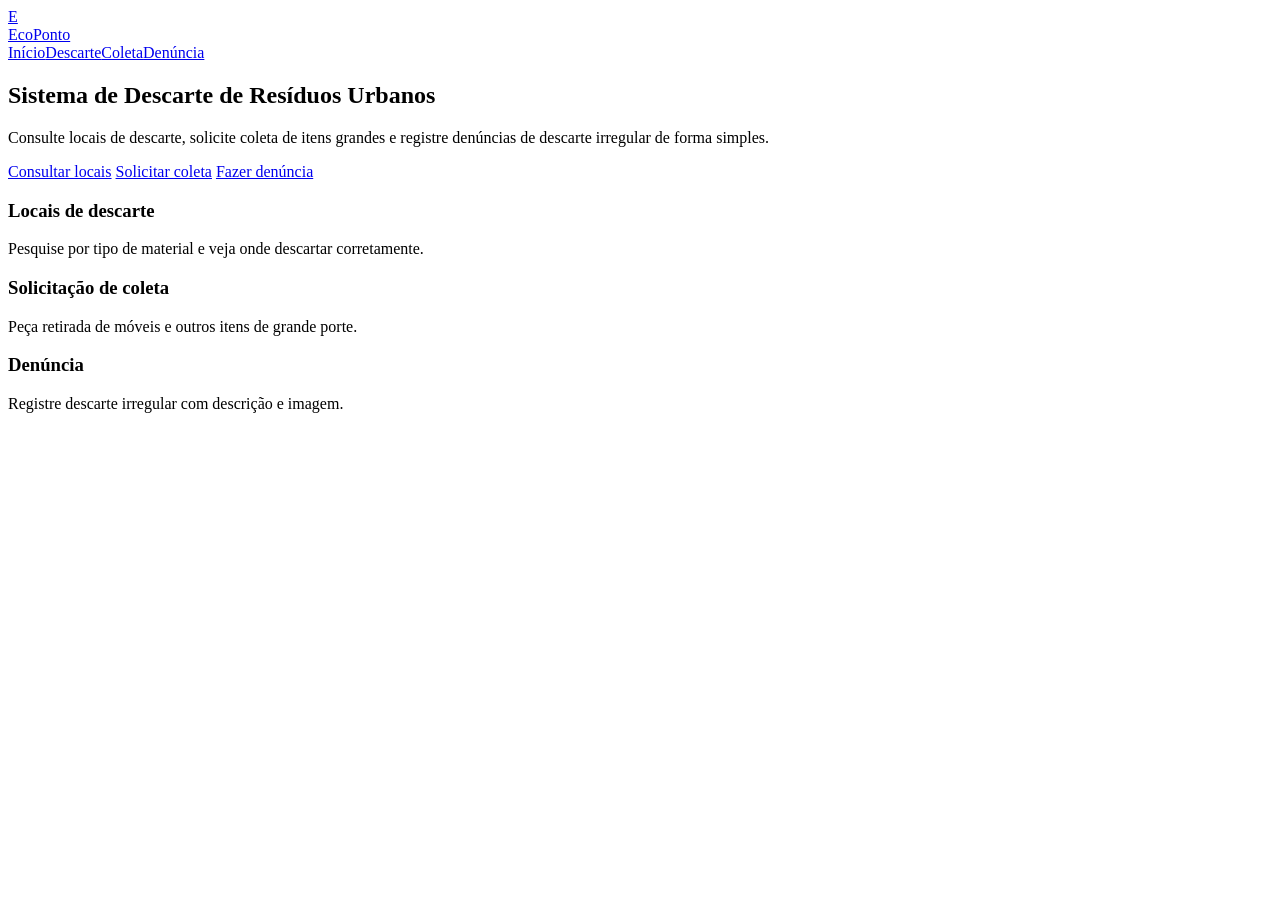
==== frontend/html/index.html @ e1fa7885 "index e styles feitos" ====
<!DOCTYPE html>
<html lang="pt-BR">
<head>
  <meta charset="UTF-8">
  <meta name="viewport" content="width=1440, initial-scale=1.0">
  <title>EcoPonto - Início</title>
  <link rel="stylesheet" href="styles.css">
</head>
<body>
  <div class="page">
    <header class="topbar">
      <a class="brand" href="home.html">
        <div class="logo-box">E</div>
        <span>EcoPonto</span>
      </a>
      <nav class="nav"><a href="home.html" class="active">Início</a><a href="descarte.html" class="">Descarte</a><a href="coleta.html" class="">Coleta</a><a href="denuncia.html" class="">Denúncia</a></nav>
    </header>

<section class="hero">
  <h1>Sistema de Descarte de Resíduos Urbanos</h1>
  <p>
    Consulte locais de descarte, solicite coleta de itens grandes e registre denúncias
    de descarte irregular de forma simples.
  </p>
  <div class="button-group">
    <a class="btn primary" href="descarte.html">Consultar locais</a>
    <a class="btn" href="coleta.html">Solicitar coleta</a>
    <a class="btn" href="denuncia.html">Fazer denúncia</a>
  </div>

  <div class="cards">
    <div class="card">
      <h3>Locais de descarte</h3>
      <p>Pesquise por tipo de material e veja onde descartar corretamente.</p>
    </div>
    <div class="card">
      <h3>Solicitação de coleta</h3>
      <p>Peça retirada de móveis e outros itens de grande porte.</p>
    </div>
    <div class="card">
      <h3>Denúncia</h3>
      <p>Registre descarte irregular com descrição e imagem.</p>
    </div>
  </div>
</section>

  </div>
</body>
</html>
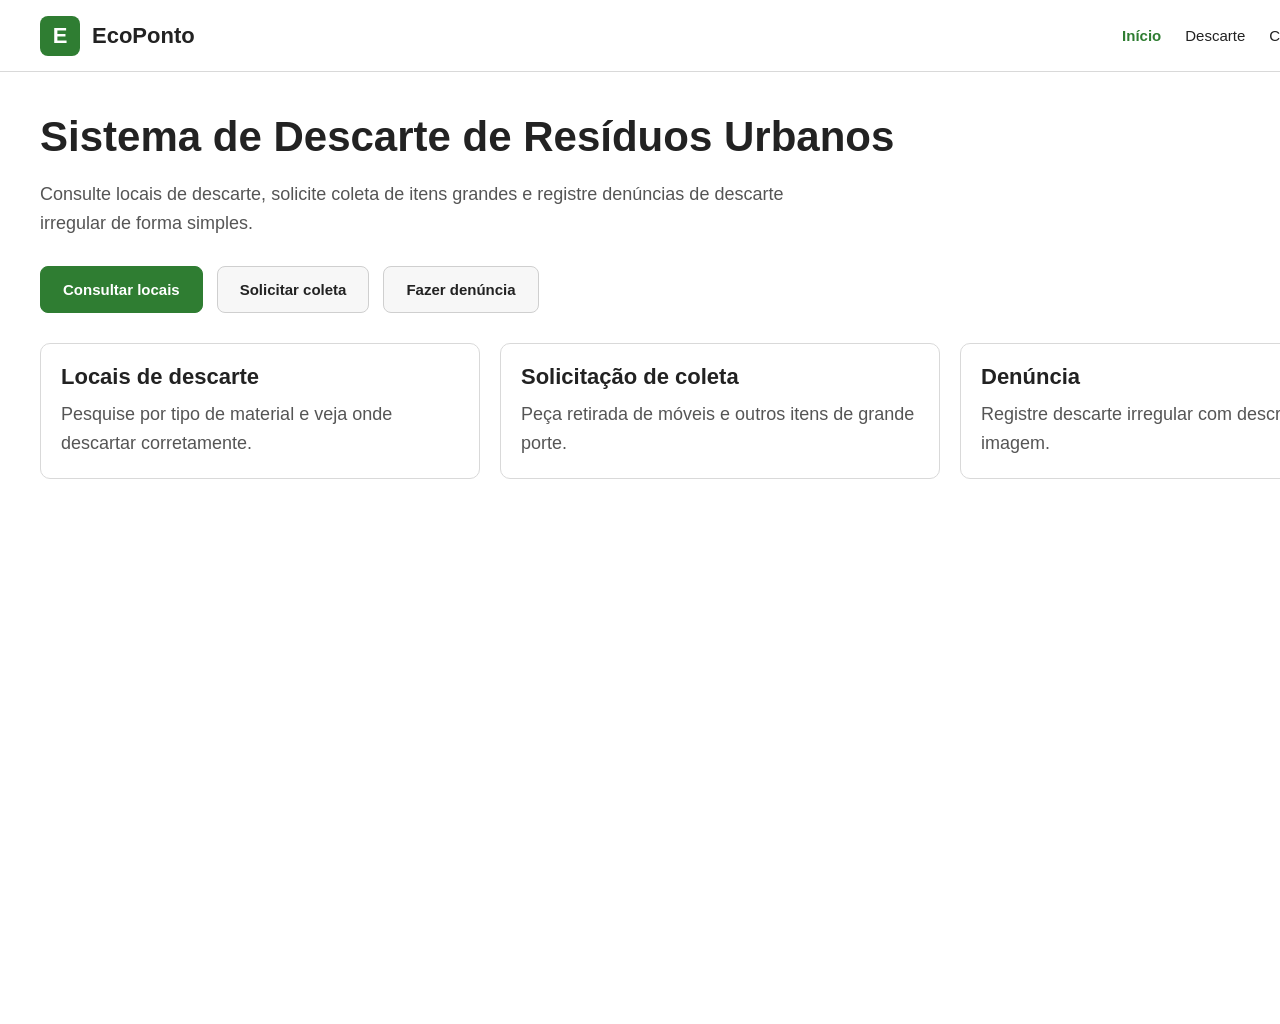
==== commit 769a3aa6: "Update index.html" ====
--- a/frontend/html/index.html
+++ b/frontend/html/index.html
@@ -4,7 +4,7 @@
   <meta charset="UTF-8">
   <meta name="viewport" content="width=1440, initial-scale=1.0">
   <title>EcoPonto - Início</title>
-  <link rel="stylesheet" href="styles.css">
+  <link rel="stylesheet" href="../css/styles.css">
 </head>
 <body>
   <div class="page">
@@ -46,4 +46,4 @@
 
   </div>
 </body>
-</html>+</html>
--- a/frontend/css/styles.css
+++ b/frontend/css/styles.css
@@ -0,0 +1,270 @@
+* { box-sizing: border-box; }
+body {
+  margin: 0;
+  font-family: Arial, sans-serif;
+  background: #f4f4f4;
+  color: #222;
+}
+a { text-decoration: none; color: inherit; }
+
+.page {
+  width: 1440px;
+  min-height: 1024px;
+  margin: 0 auto;
+  background: #ffffff;
+}
+
+.topbar {
+  height: 72px;
+  border-bottom: 1px solid #d9d9d9;
+  display: flex;
+  align-items: center;
+  justify-content: space-between;
+  padding: 0 40px;
+  background: #ffffff;
+}
+
+.brand {
+  display: flex;
+  align-items: center;
+  gap: 12px;
+  font-size: 22px;
+  font-weight: bold;
+}
+
+.logo-box {
+  width: 40px;
+  height: 40px;
+  border-radius: 8px;
+  background: #2f7d32;
+  color: #fff;
+  display: flex;
+  align-items: center;
+  justify-content: center;
+  font-weight: bold;
+}
+
+.nav {
+  display: flex;
+  gap: 24px;
+  font-size: 15px;
+}
+.nav a.active {
+  font-weight: bold;
+  color: #2f7d32;
+}
+
+.container {
+  padding: 40px;
+}
+
+.hero {
+  padding: 40px;
+  text-align: left;
+}
+
+.hero h1 {
+  margin: 0 0 16px;
+  font-size: 42px;
+  line-height: 1.2;
+}
+
+.hero p {
+  max-width: 760px;
+  font-size: 18px;
+  line-height: 1.6;
+  color: #555;
+}
+
+.button-group {
+  display: flex;
+  gap: 14px;
+  margin-top: 28px;
+  flex-wrap: wrap;
+}
+
+.btn {
+  display: inline-block;
+  padding: 14px 22px;
+  border-radius: 8px;
+  font-weight: bold;
+  font-size: 15px;
+  border: 1px solid #cfcfcf;
+  background: #f7f7f7;
+}
+.btn.primary {
+  background: #2f7d32;
+  border-color: #2f7d32;
+  color: #fff;
+}
+
+.cards {
+  display: grid;
+  grid-template-columns: repeat(3, 1fr);
+  gap: 20px;
+  margin-top: 30px;
+}
+
+.card {
+  border: 1px solid #d9d9d9;
+  border-radius: 10px;
+  padding: 20px;
+  background: #fff;
+}
+
+.card h3 {
+  margin: 0 0 10px;
+  font-size: 22px;
+}
+
+.card p {
+  margin: 0;
+  line-height: 1.6;
+  color: #555;
+}
+
+.section-title {
+  font-size: 28px;
+  margin: 0 0 20px;
+}
+
+.form-layout {
+  display: grid;
+  grid-template-columns: 1fr 380px;
+  gap: 24px;
+  padding: 40px;
+}
+
+.panel {
+  border: 1px solid #d9d9d9;
+  border-radius: 10px;
+  background: #fff;
+  padding: 24px;
+}
+
+.panel h1 {
+  margin: 0 0 12px;
+  font-size: 34px;
+}
+
+.panel p {
+  color: #555;
+  line-height: 1.6;
+}
+
+.form-grid {
+  display: grid;
+  grid-template-columns: 1fr 1fr;
+  gap: 16px;
+  margin-top: 24px;
+}
+
+.full {
+  grid-column: 1 / -1;
+}
+
+label {
+  display: block;
+  margin-bottom: 8px;
+  font-size: 14px;
+  font-weight: bold;
+}
+
+input, select, textarea, .upload {
+  width: 100%;
+  padding: 14px;
+  border: 1px solid #cfcfcf;
+  border-radius: 8px;
+  font: inherit;
+  background: #fff;
+}
+
+textarea {
+  min-height: 120px;
+  resize: none;
+}
+
+.upload {
+  min-height: 120px;
+  display: flex;
+  align-items: center;
+  justify-content: center;
+  color: #666;
+  border-style: dashed;
+  text-align: center;
+}
+
+.info-item {
+  border: 1px solid #d9d9d9;
+  border-radius: 8px;
+  padding: 14px;
+  margin-top: 14px;
+  background: #fafafa;
+}
+.info-item strong {
+  display: block;
+  margin-bottom: 6px;
+}
+
+.locations {
+  display: grid;
+  grid-template-columns: 1fr 1fr;
+  gap: 18px;
+  margin-top: 24px;
+}
+
+.location-card {
+  border: 1px solid #d9d9d9;
+  border-radius: 10px;
+  padding: 20px;
+  background: #fff;
+}
+.location-card h3 {
+  margin: 0 0 8px;
+}
+.location-card p {
+  color: #555;
+  line-height: 1.6;
+}
+
+.confirm-wrap {
+  min-height: calc(1024px - 72px);
+  display: flex;
+  align-items: center;
+  justify-content: center;
+  padding: 40px;
+}
+
+.confirm-card {
+  width: 700px;
+  border: 1px solid #d9d9d9;
+  border-radius: 12px;
+  padding: 40px;
+  text-align: center;
+  background: #fff;
+}
+
+.confirm-icon {
+  width: 90px;
+  height: 90px;
+  margin: 0 auto 20px;
+  border-radius: 50%;
+  background: #2f7d32;
+  color: #fff;
+  display: flex;
+  align-items: center;
+  justify-content: center;
+  font-size: 42px;
+  font-weight: bold;
+}
+
+.confirm-card h1 {
+  margin: 0 0 12px;
+  font-size: 36px;
+}
+
+.confirm-card p {
+  color: #555;
+  line-height: 1.7;
+  font-size: 18px;
+}
